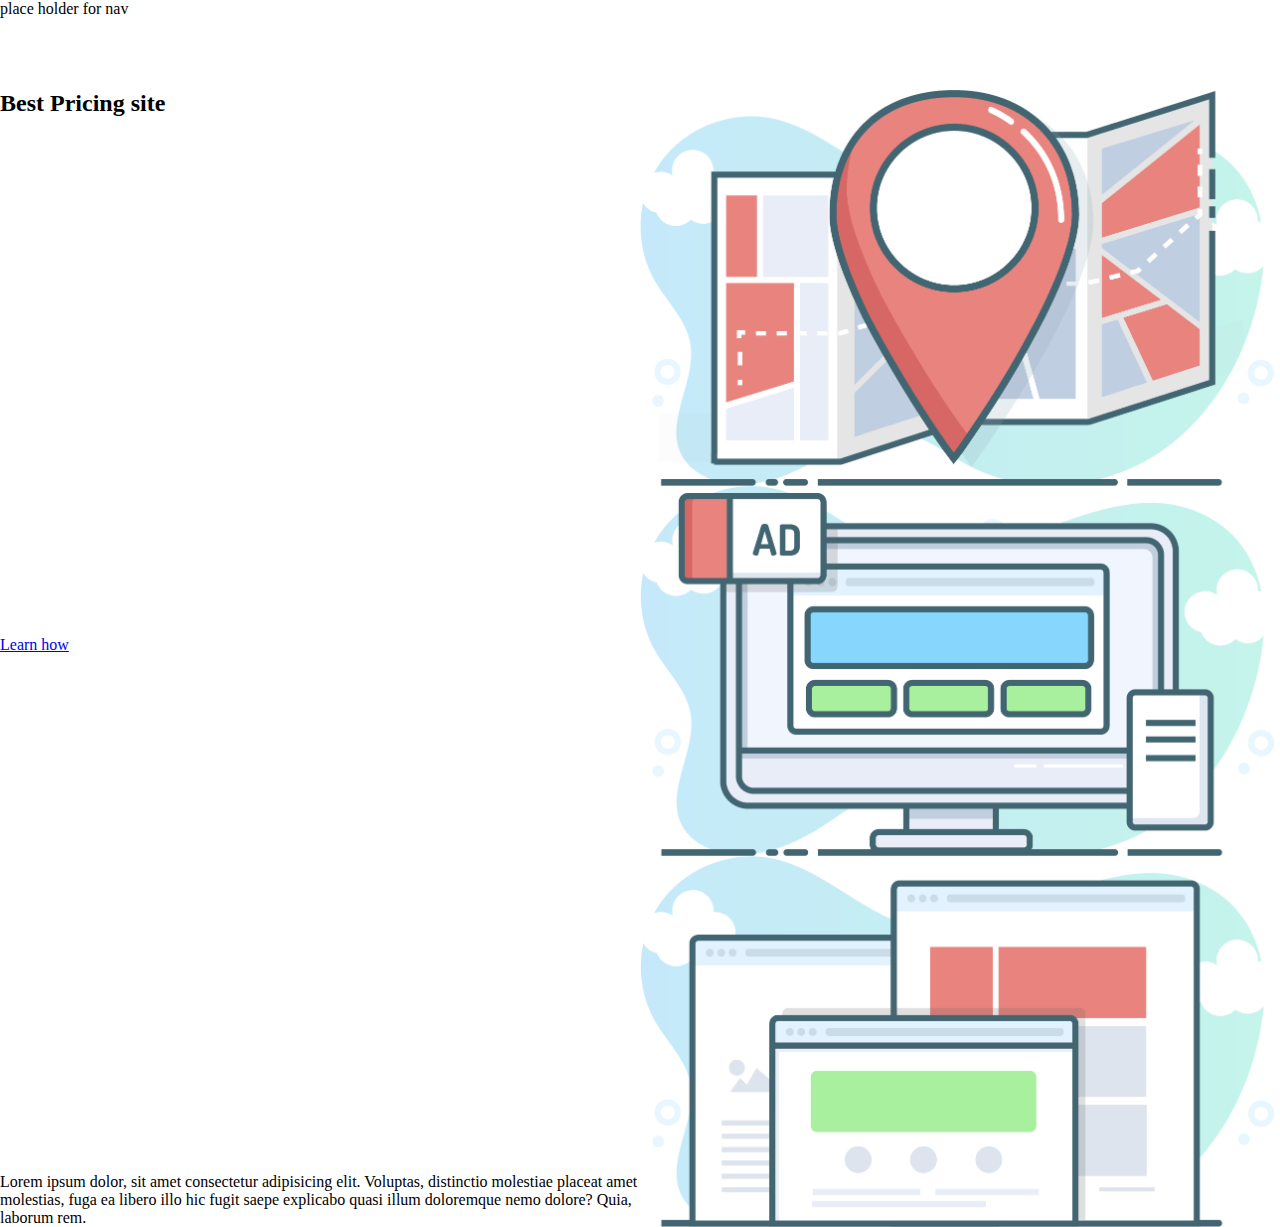
==== about/about.html @ f8ac13b6 "adding about and photo page" ====
<!DOCTYPE html>
<html lang="en">
<head>
    <meta charset="UTF-8">
    <meta name="viewport" content="width=device-width, initial-scale=1.0">
    <link
        href="https://fonts.googleapis.com/css2?family=Domine:wght@400;700&family=Roboto:ital,wght@0,300;0,400;1,300;1,400&display=swap"
        rel="stylesheet">
    <link rel="stylesheet" href="../styles/about.css">
    <title>About</title>
</head>
<body>
<header class="main">
    place holder for nav
</header>
<section class="card">
    <div class="card__body">
        <h2 class="card__title">Best Pricing site</h2>
        <div class="card__action"><a href="projects.html" class="button">Learn how</a></div>
        <p class="card__copy">Lorem ipsum dolor, sit amet consectetur adipisicing elit. Voluptas, distinctio molestiae
            placeat amet molestias, fuga ea libero illo hic fugit saepe explicabo quasi illum doloremque nemo dolore?
            Quia, laborum rem.</p>
    </div>
    <figure class="card__figure">
        <img src="./asset/Asset 13.png" alt="header-photo" class="card__image">
        <img src="./asset/Asset 17.png" alt="header-photo" class="card__image">
        <img src="./asset/Asset 20.png" alt="header-photo" class="card__image">
    </figure>
</section>
<section class="stack stack--horizontal">
    <div Class="stack__card"></div>
    <div Class="stack__card"></div>
    <div Class="stack__card"></div>
</section>
<footer>

</footer>
</body>
</html>
---- styles/about.css ----
:root {
    --body-text-color: #212529;
    --title-main-color: #114B5F;
    --title-second-color: #028090;
    --section-bk-color: #E4FDE1;
    --key-element-color: #F45B69;
}

* {
    margin: 0;
    padding: 0;
    box-sizing: border-box;
}

.main{
    height: 10vh;
}

/* ----- Card section ----- */

.card {
  display: flex;

}

.card__figure {
  max-width: 50%;
  margin: 0;
}

.card__image {
  max-width: 100%;
  display: block;
  border-radius: 3px;
}

.card__body {
  width: 50%;
  display: flex;
  flex-direction: column;
  justify-content: space-between;
}
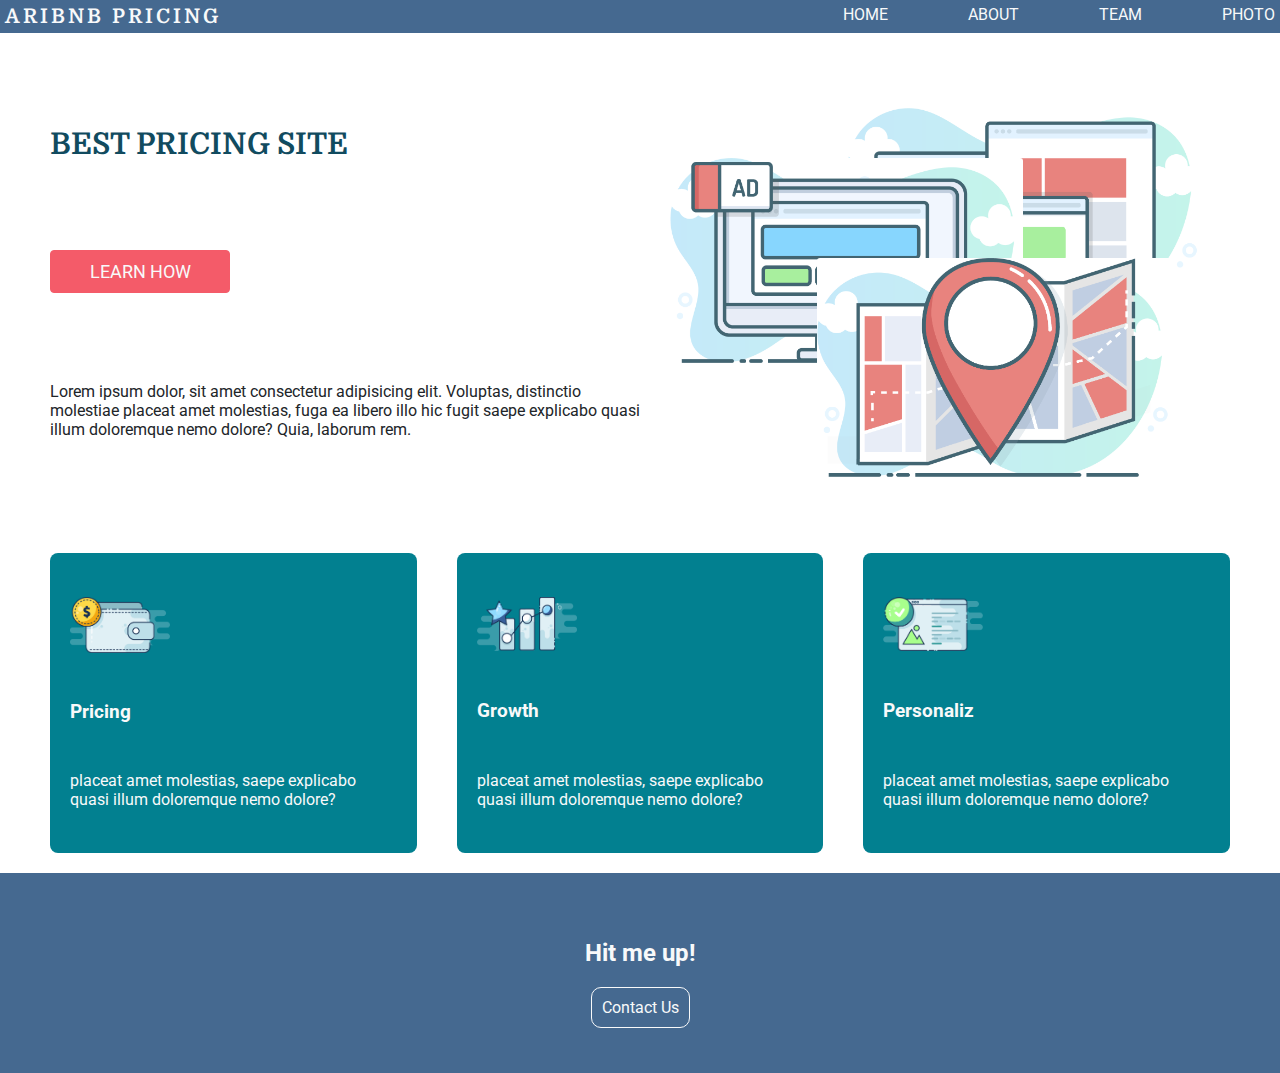
==== commit 01018573: "styling about page" ====
--- a/about/about.html
+++ b/about/about.html
@@ -11,7 +11,15 @@
 </head>
 <body>
 <header class="main">
-    place holder for nav
+    <h1 class="main__title">Aribnb Pricing</h1>
+    <nav class="main-nav">
+        <ul class="main-nav__list">
+            <li class="main-nav__item"><a class="main-nav__link" href="#">Home</a></li>
+            <li class="main-nav__item"><a class="main-nav__link" href="about.html">About</a></li>
+            <li class="main-nav__item"><a class="main-nav__link" href="team.html">Team</a></li>
+            <li class="main-nav__item"><a class="main-nav__link" href="photo.html">Photo</a></li>
+        </ul>
+    </nav>
 </header>
 <section class="card">
     <div class="card__body">
@@ -22,18 +30,34 @@
             Quia, laborum rem.</p>
     </div>
     <figure class="card__figure">
-        <img src="./asset/Asset 13.png" alt="header-photo" class="card__image">
-        <img src="./asset/Asset 17.png" alt="header-photo" class="card__image">
-        <img src="./asset/Asset 20.png" alt="header-photo" class="card__image">
+        <img src="./asset/Asset 13.png" alt="header-photo" class="card__image card__image__1">
+        <img src="./asset/Asset 17.png" alt="header-photo" class="card__image card__image__2">
+        <img src="./asset/Asset 20.png" alt="header-photo" class="card__image card__image__3">
     </figure>
 </section>
 <section class="stack stack--horizontal">
-    <div Class="stack__card"></div>
-    <div Class="stack__card"></div>
-    <div Class="stack__card"></div>
+    <div Class="stack__card stack__card__1">
+        <img src="./asset/Asset 9@2x.png" alt="card1-image" class="stack__card__image">
+        <h3 class="stack__card__title">Pricing</h3>
+        <p class="stack__card__body">placeat amet molestias, saepe explicabo quasi illum doloremque nemo dolore?</p>
+    </div>
+    <div Class="stack__card stack__card__2">
+        <img src="./asset/Asset 8@2x.png" alt="card1-image" class="stack__card__image">
+        <h3 class="stack__card__title">Growth</h3>
+        <p class="stack__card__body">placeat amet molestias, saepe explicabo quasi illum doloremque nemo dolore?</p>
+
+    </div>
+    <div Class="stack__card stack__card__3">
+        <img src="./asset/Asset 6@2x.png" alt="card1-image" class="stack__card__image">
+        <h3 class="stack__card__title">Personaliz</h3>
+        <p class="stack__card__body">placeat amet molestias, saepe explicabo quasi illum doloremque nemo dolore?</p>
+    </div>
 </section>
-<footer>
-
+<footer class="footer">
+    <div class="footer__container">
+    <h2 class="footer__title">Hit me up!</h2>
+    <a href="./contact.html" class="footer__link">Contact Us</a>
+    </div>
 </footer>
 </body>
 </html>--- a/styles/about.css
+++ b/styles/about.css
@@ -5,40 +5,181 @@
     --title-second-color: #028090;
     --section-bk-color: #E4FDE1;
     --key-element-color: #F45B69;
+    --nav-bk-color: #456990;
+    --btn-text-color: #f8f9fa;
 }
+
+/* ----- reset ----- */
 
 * {
     margin: 0;
     padding: 0;
     box-sizing: border-box;
+    
 }
 
-.main{
-    height: 10vh;
+html{
+    font-size: 62.5%;
+    font-family: 'Roboto', sans-serif;
+}
+
+body{
+
+    font-size: 1.6rem;
+    margin: 0 auto;
+    color: var(--body-text-color);
+    
+}
+
+/* ----- Nav section ----- */
+
+.main {
+  font-size: 1.6rem;
+  background-color: var(--nav-bk-color);
+  display: block;
+  padding: 0.5rem;
+  display:flex;
+  justify-content: space-between;
+  text-transform: uppercase;
+}
+
+.main__title {
+  color: var(--btn-text-color);
+  font-family: 'Domine', sans-serif;
+  font-size: 2rem;
+  letter-spacing: 0.3rem;
+  
+}
+
+.main-nav__list {
+  list-style: none;
+  display: flex;
+  align-items: center;
+  justify-content: center;
+}
+
+.main-nav__link {
+  text-decoration: none;
+  color: #f8f9faff;
+  margin-left: 8rem;
+  
 }
 
 /* ----- Card section ----- */
 
 .card {
-  display: flex;
+    font-size: 1.6rem;
+    display: flex;
+    height: 50rem;
+    margin: auto 5rem;
 
 }
 
+.card__body {
+    width: 50%;
+    display: flex;
+    flex-direction: column;
+    justify-content: space-around;
+    padding: 5rem 0;
+}
+
+.card__title{
+    font-size: 3rem;
+    text-transform: uppercase;
+    font-family: 'Domine', sans-serif;
+    font-weight: 700;
+    color: var(--title-main-color)
+}
+
 .card__figure {
-  max-width: 50%;
-  margin: 0;
+    position: relative;
+    min-width: 50%;
 }
 
 .card__image {
-  max-width: 100%;
-  display: block;
-  border-radius: 3px;
+    max-width: 60%;
+    display: block;
+    border-radius: 3px;
+    position: absolute;
 }
 
-.card__body {
-  width: 50%;
-  display: flex;
-  flex-direction: column;
-  justify-content: space-between;
+.card__image__1 {top: 45%; left: 30%; z-index: 18; }
+.card__image__2 {top: 25%; left: 5%; z-index: 15; }
+.card__image__3 {top: 15%; left: 35%; z-index: 10; }
+
+
+
+/* ----- Features section ----- */
+
+.stack {
+    display: flex;
+    justify-content: space-between;
+    margin: auto 3rem;
 }
 
+.stack__card {
+    min-width: 25%;
+    height: 30rem;
+    margin: 2rem;
+    padding: 2rem;
+    border-radius: 8px;
+    color: var(--btn-text-color);
+    display: flex;
+    flex-direction: column;
+    justify-content: space-around;
+}
+
+.stack__card__1 {background-color: var(--title-second-color);}
+.stack__card__2 {background-color: var(--title-second-color);}
+.stack__card__3 {background-color: var(--title-second-color);}
+
+.stack__card__image {
+    width: 100px;
+}
+
+/* ----- Footer section -----*/
+
+.footer {
+    background-color: var(--nav-bk-color);
+    color: var(--btn-text-color)
+}
+
+.footer__container {
+    height: 200px;
+    display: flex;
+    flex-direction: column;
+    justify-content: center;
+    align-items: center;
+}
+
+.footer__title {
+    padding: 2rem;
+}
+
+.footer__link {
+    text-decoration: none;
+    color: var(--btn-text-color);
+    border: 1px solid var(--btn-text-color);
+    padding: 1rem;
+    border-radius: 10px;
+}
+/* ----- btn ----- */
+
+.button{
+    display:inline-block;
+    text-decoration: none;
+    text-transform: uppercase;
+    font-size: 1.8rem;
+    border: 1px solid var(--key-element-color);
+    padding: 1rem 2rem;
+    width: 18rem;
+    border-radius: 4px;
+    color: var(--btn-text-color);
+    background-color: var(--key-element-color);
+    text-align: center;
+}
+
+.button--se{
+    background-color: var(--section-bk-color);
+}
+
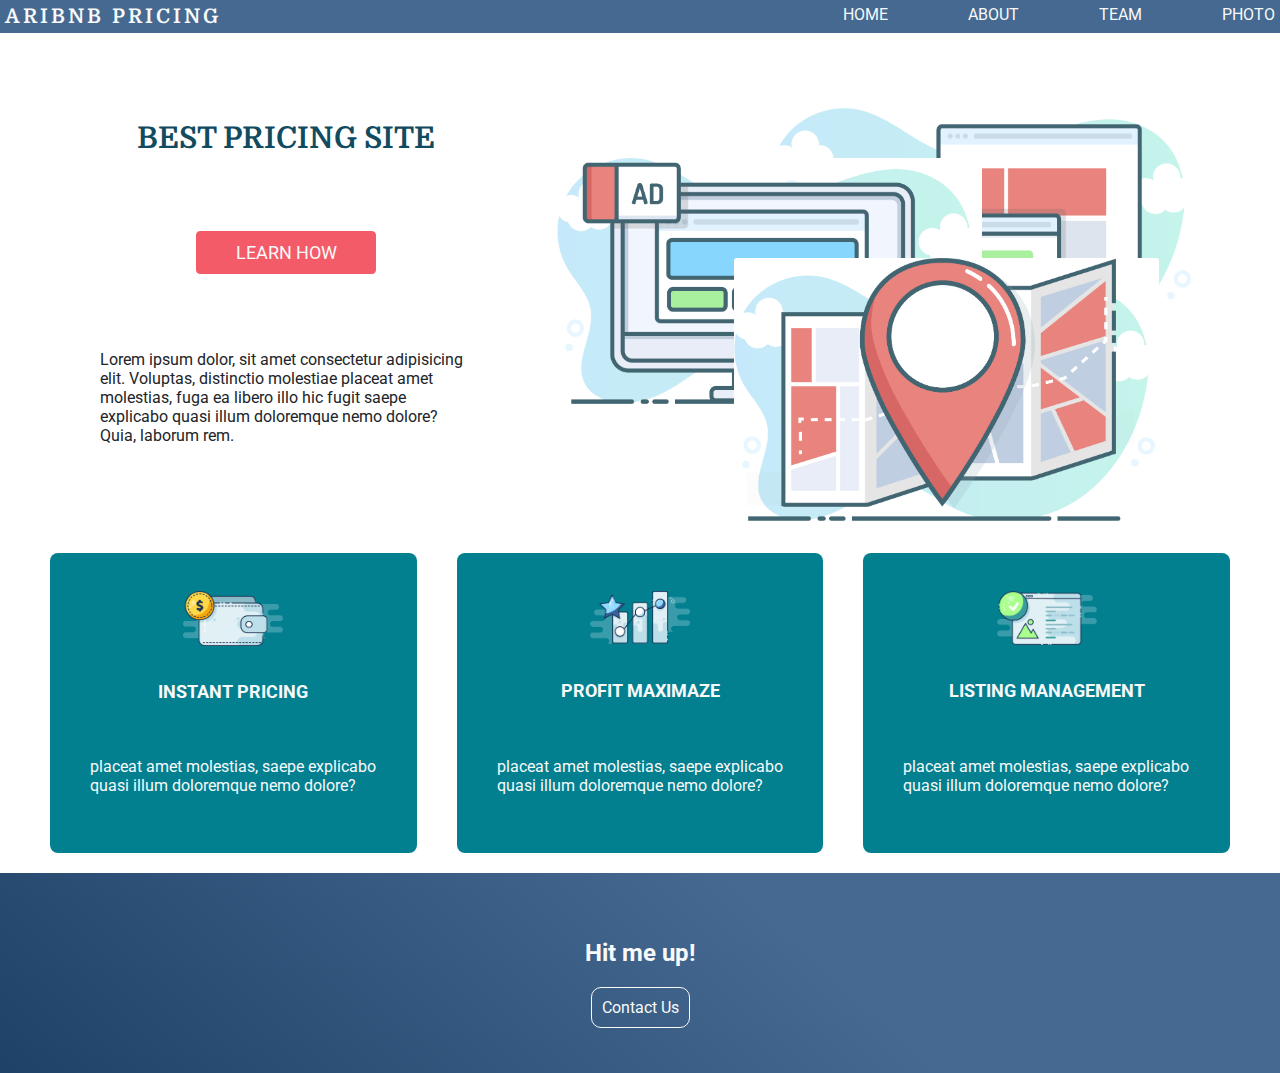
==== commit 51ed890b: "About page version wrap up" ====
--- a/about/about.html
+++ b/about/about.html
@@ -38,18 +38,18 @@
 <section class="stack stack--horizontal">
     <div Class="stack__card stack__card__1">
         <img src="./asset/Asset 9@2x.png" alt="card1-image" class="stack__card__image">
-        <h3 class="stack__card__title">Pricing</h3>
+        <h3 class="stack__card__title">Instant Pricing</h3>
         <p class="stack__card__body">placeat amet molestias, saepe explicabo quasi illum doloremque nemo dolore?</p>
     </div>
     <div Class="stack__card stack__card__2">
         <img src="./asset/Asset 8@2x.png" alt="card1-image" class="stack__card__image">
-        <h3 class="stack__card__title">Growth</h3>
+        <h3 class="stack__card__title">Profit Maximaze</h3>
         <p class="stack__card__body">placeat amet molestias, saepe explicabo quasi illum doloremque nemo dolore?</p>
 
     </div>
     <div Class="stack__card stack__card__3">
         <img src="./asset/Asset 6@2x.png" alt="card1-image" class="stack__card__image">
-        <h3 class="stack__card__title">Personaliz</h3>
+        <h3 class="stack__card__title">Listing Management</h3>
         <p class="stack__card__body">placeat amet molestias, saepe explicabo quasi illum doloremque nemo dolore?</p>
     </div>
 </section>
--- a/styles/about.css
+++ b/styles/about.css
@@ -15,7 +15,7 @@
     margin: 0;
     padding: 0;
     box-sizing: border-box;
-    
+    /* border: 1px solid gray; */
 }
 
 html{
@@ -76,7 +76,7 @@
 }
 
 .card__body {
-    width: 50%;
+    width: 40%;
     display: flex;
     flex-direction: column;
     justify-content: space-around;
@@ -88,12 +88,21 @@
     text-transform: uppercase;
     font-family: 'Domine', sans-serif;
     font-weight: 700;
-    color: var(--title-main-color)
+    color: var(--title-main-color);
+    text-align: center;
+}
+
+.card__action {
+    text-align: center;
+}
+
+.card__copy {
+    padding: 0 5rem;
 }
 
 .card__figure {
     position: relative;
-    min-width: 50%;
+    min-width: 60%;
 }
 
 .card__image {
@@ -127,6 +136,16 @@
     display: flex;
     flex-direction: column;
     justify-content: space-around;
+    align-items: center;
+}
+
+.stack__card__title {
+    font-size: 1.8rem;
+    text-transform: uppercase;
+}
+
+.stack__card__body {
+    padding: 2rem;
 }
 
 .stack__card__1 {background-color: var(--title-second-color);}
@@ -141,7 +160,8 @@
 
 .footer {
     background-color: var(--nav-bk-color);
-    color: var(--btn-text-color)
+    color: var(--btn-text-color);
+    background: linear-gradient(222deg, rgba(69,105,144,1) 37%, rgba(29,65,103,0.9962359943977591) 100%);
 }
 
 .footer__container {
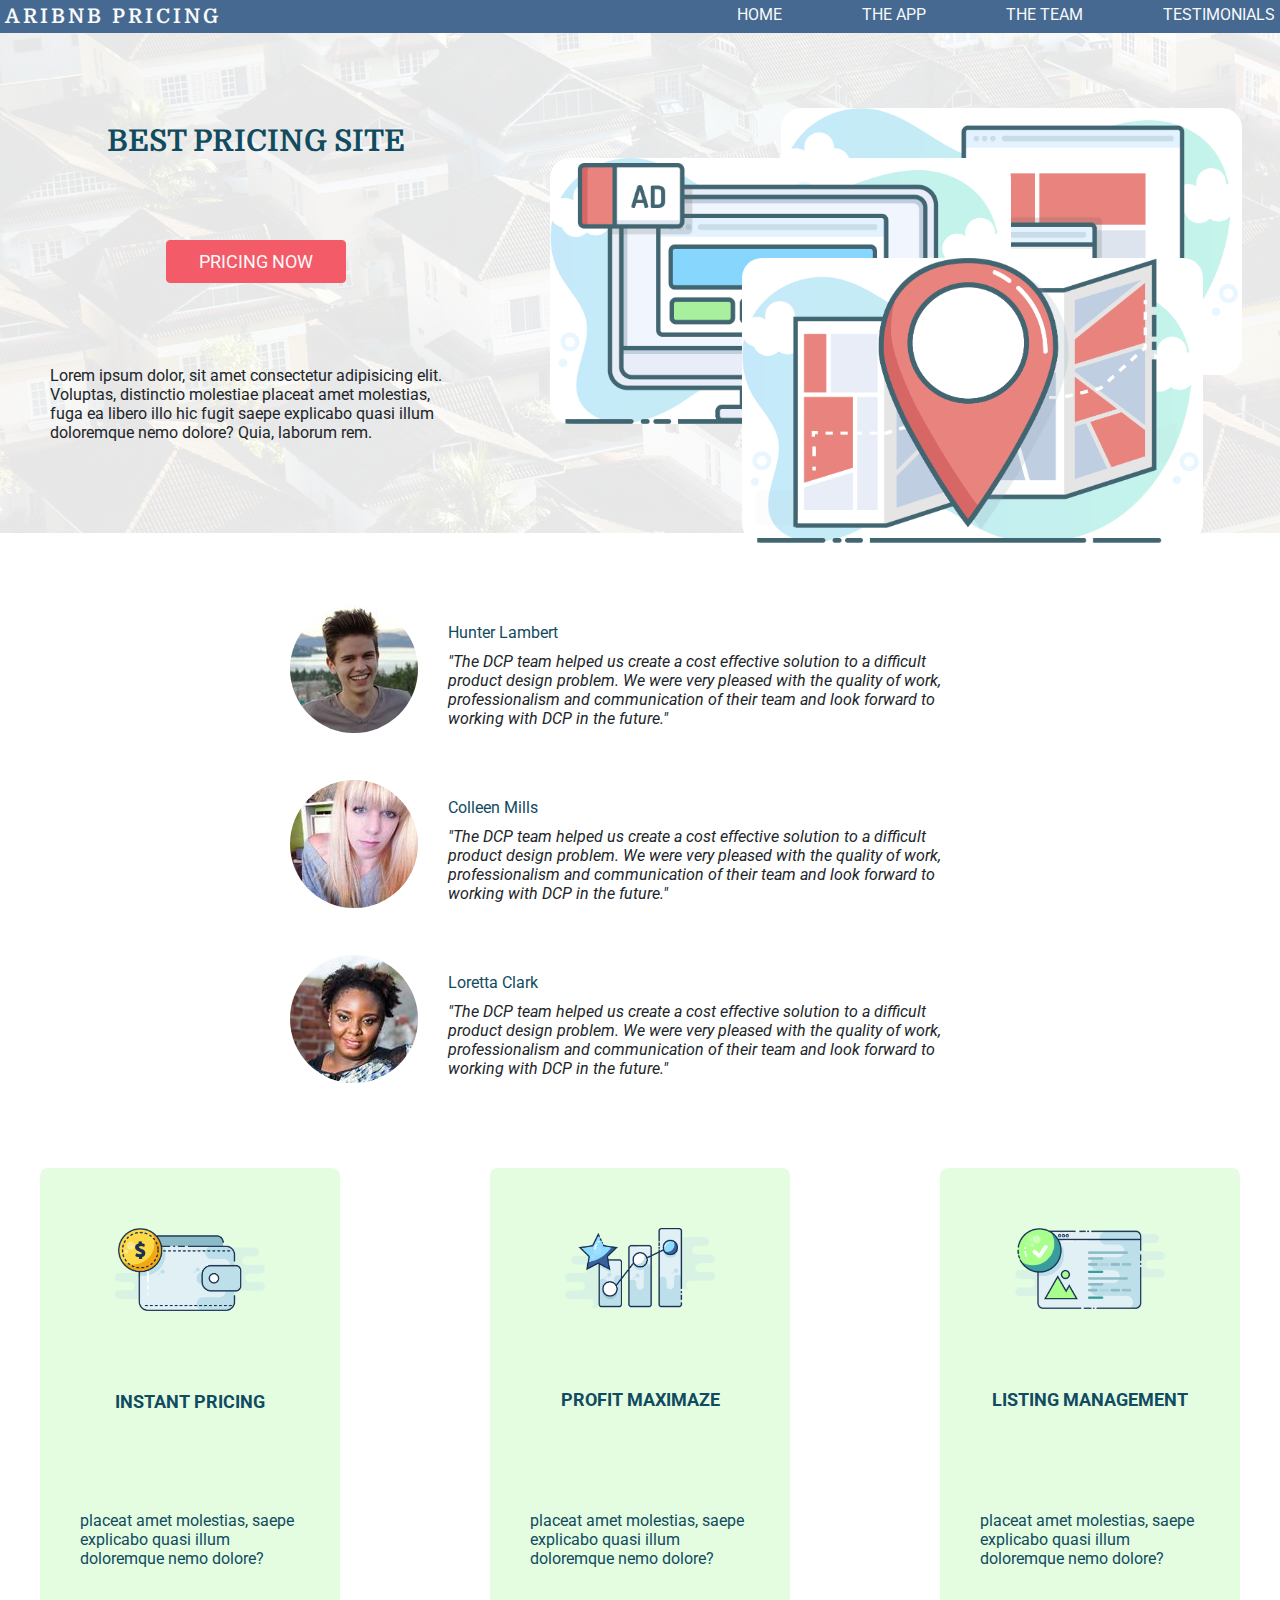
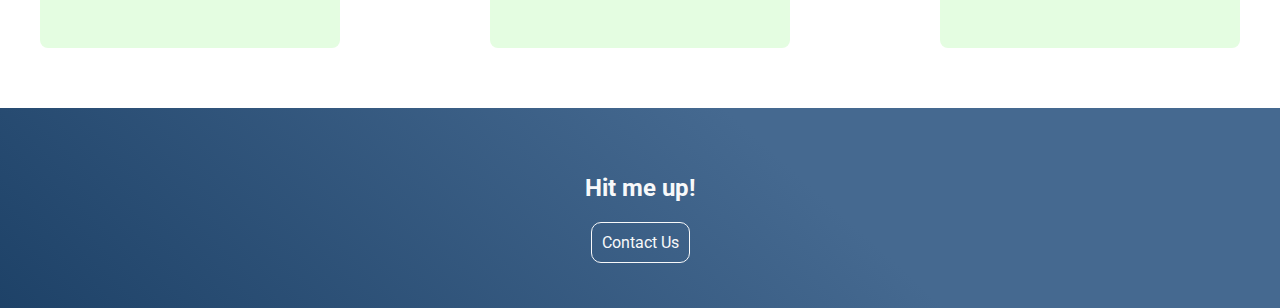
==== commit 267b6e7c: "adding testimonials" ====
--- a/about/about.html
+++ b/about/about.html
@@ -15,16 +15,16 @@
     <nav class="main-nav">
         <ul class="main-nav__list">
             <li class="main-nav__item"><a class="main-nav__link" href="#">Home</a></li>
-            <li class="main-nav__item"><a class="main-nav__link" href="about.html">About</a></li>
-            <li class="main-nav__item"><a class="main-nav__link" href="team.html">Team</a></li>
-            <li class="main-nav__item"><a class="main-nav__link" href="photo.html">Photo</a></li>
+            <li class="main-nav__item"><a class="main-nav__link" href="about.html">The app</a></li>
+            <li class="main-nav__item"><a class="main-nav__link" href="team.html">The Team</a></li>
+            <li class="main-nav__item"><a class="main-nav__link" href="photo.html">Testimonials</a></li>
         </ul>
     </nav>
 </header>
 <section class="card">
     <div class="card__body">
         <h2 class="card__title">Best Pricing site</h2>
-        <div class="card__action"><a href="projects.html" class="button">Learn how</a></div>
+        <div class="card__action"><a href="projects.html" class="button">Pricing now</a></div>
         <p class="card__copy">Lorem ipsum dolor, sit amet consectetur adipisicing elit. Voluptas, distinctio molestiae
             placeat amet molestias, fuga ea libero illo hic fugit saepe explicabo quasi illum doloremque nemo dolore?
             Quia, laborum rem.</p>
@@ -34,6 +34,39 @@
         <img src="./asset/Asset 17.png" alt="header-photo" class="card__image card__image__2">
         <img src="./asset/Asset 20.png" alt="header-photo" class="card__image card__image__3">
     </figure>
+</section>
+<section class="sidebar">
+    <div class="sidebar__user">
+        <aside><img src="./asset/user-1.jpg" alt="" class="sidebar__image"></aside>
+        <div class="sidebar__list">
+            <h4 class="sidebar__name">Hunter Lambert</h4>
+            <p class="sidebar__comment">"The DCP team helped us create a cost effective solution to a difficult product design problem. We were very pleased
+            with the quality of work, professionalism and communication of their team and look forward to working with DCP in the
+            future."</p>
+        </div> 
+    </div>
+<div class="sidebar__user">
+    <aside><img src="./asset/user-2.jpg" alt="" class="sidebar__image"></aside>
+    <div class="sidebar__list">
+        <h4 class="sidebar__name">Colleen Mills</h4>
+        <p class="sidebar__comment">"The DCP team helped us create a cost effective solution to a difficult product
+            design problem. We were very pleased
+            with the quality of work, professionalism and communication of their team and look forward to working with
+            DCP in the
+            future."</p>
+    </div>
+</div>
+<div class="sidebar__user">
+    <aside><img src="./asset/user-3.jpg" alt="" class="sidebar__image"></aside>
+    <div class="sidebar__list">
+        <h4 class="sidebar__name">Loretta Clark</h4>
+        <p class="sidebar__comment">"The DCP team helped us create a cost effective solution to a difficult product
+            design problem. We were very pleased
+            with the quality of work, professionalism and communication of their team and look forward to working with
+            DCP in the
+            future."</p>
+    </div>
+</div>
 </section>
 <section class="stack stack--horizontal">
     <div Class="stack__card stack__card__1">
--- a/styles/about.css
+++ b/styles/about.css
@@ -71,8 +71,7 @@
     font-size: 1.6rem;
     display: flex;
     height: 50rem;
-    margin: auto 5rem;
-
+    background-image: linear-gradient(rgba(255, 255, 255, 0.9), rgba(255, 255, 255, 0.9) ), url("../photo/Asset/card-bk.jpg");
 }
 
 .card__body {
@@ -108,7 +107,7 @@
 .card__image {
     max-width: 60%;
     display: block;
-    border-radius: 3px;
+    border-radius: 20px;
     position: absolute;
 }
 
@@ -123,20 +122,21 @@
 .stack {
     display: flex;
     justify-content: space-between;
-    margin: auto 3rem;
+    margin: 5rem 3rem;
 }
 
 .stack__card {
-    min-width: 25%;
-    height: 30rem;
-    margin: 2rem;
+    max-width: 30rem;
+    height: 48rem;
+    margin: 1rem;
     padding: 2rem;
     border-radius: 8px;
-    color: var(--btn-text-color);
+    color: var(--title-main-color);
     display: flex;
     flex-direction: column;
     justify-content: space-around;
     align-items: center;
+    background-color: var(--section-bk-color);
 }
 
 .stack__card__title {
@@ -148,12 +148,42 @@
     padding: 2rem;
 }
 
-.stack__card__1 {background-color: var(--title-second-color);}
-.stack__card__2 {background-color: var(--title-second-color);}
-.stack__card__3 {background-color: var(--title-second-color);}
-
 .stack__card__image {
-    width: 100px;
+    width: 150px;
+}
+
+/* ----- sidebar ----- */
+
+.sidebar{
+    margin-top: 5rem;
+    display:flex;
+    flex-direction: column;
+    align-items: center;
+}
+
+.sidebar__user {
+    display: flex;
+    align-items: center;
+    width: 70rem;
+}
+
+.sidebar__image {
+    border-radius: 100%;
+}
+
+.sidebar__list {
+    margin: 3rem;
+}
+
+.sidebar__name {
+    text-transform: capitalize;
+    color:var(--title-main-color);
+    font-weight: 400;
+    padding: 1rem 0;
+}
+
+.sidebar__comment {
+    font-style: italic;
 }
 
 /* ----- Footer section -----*/
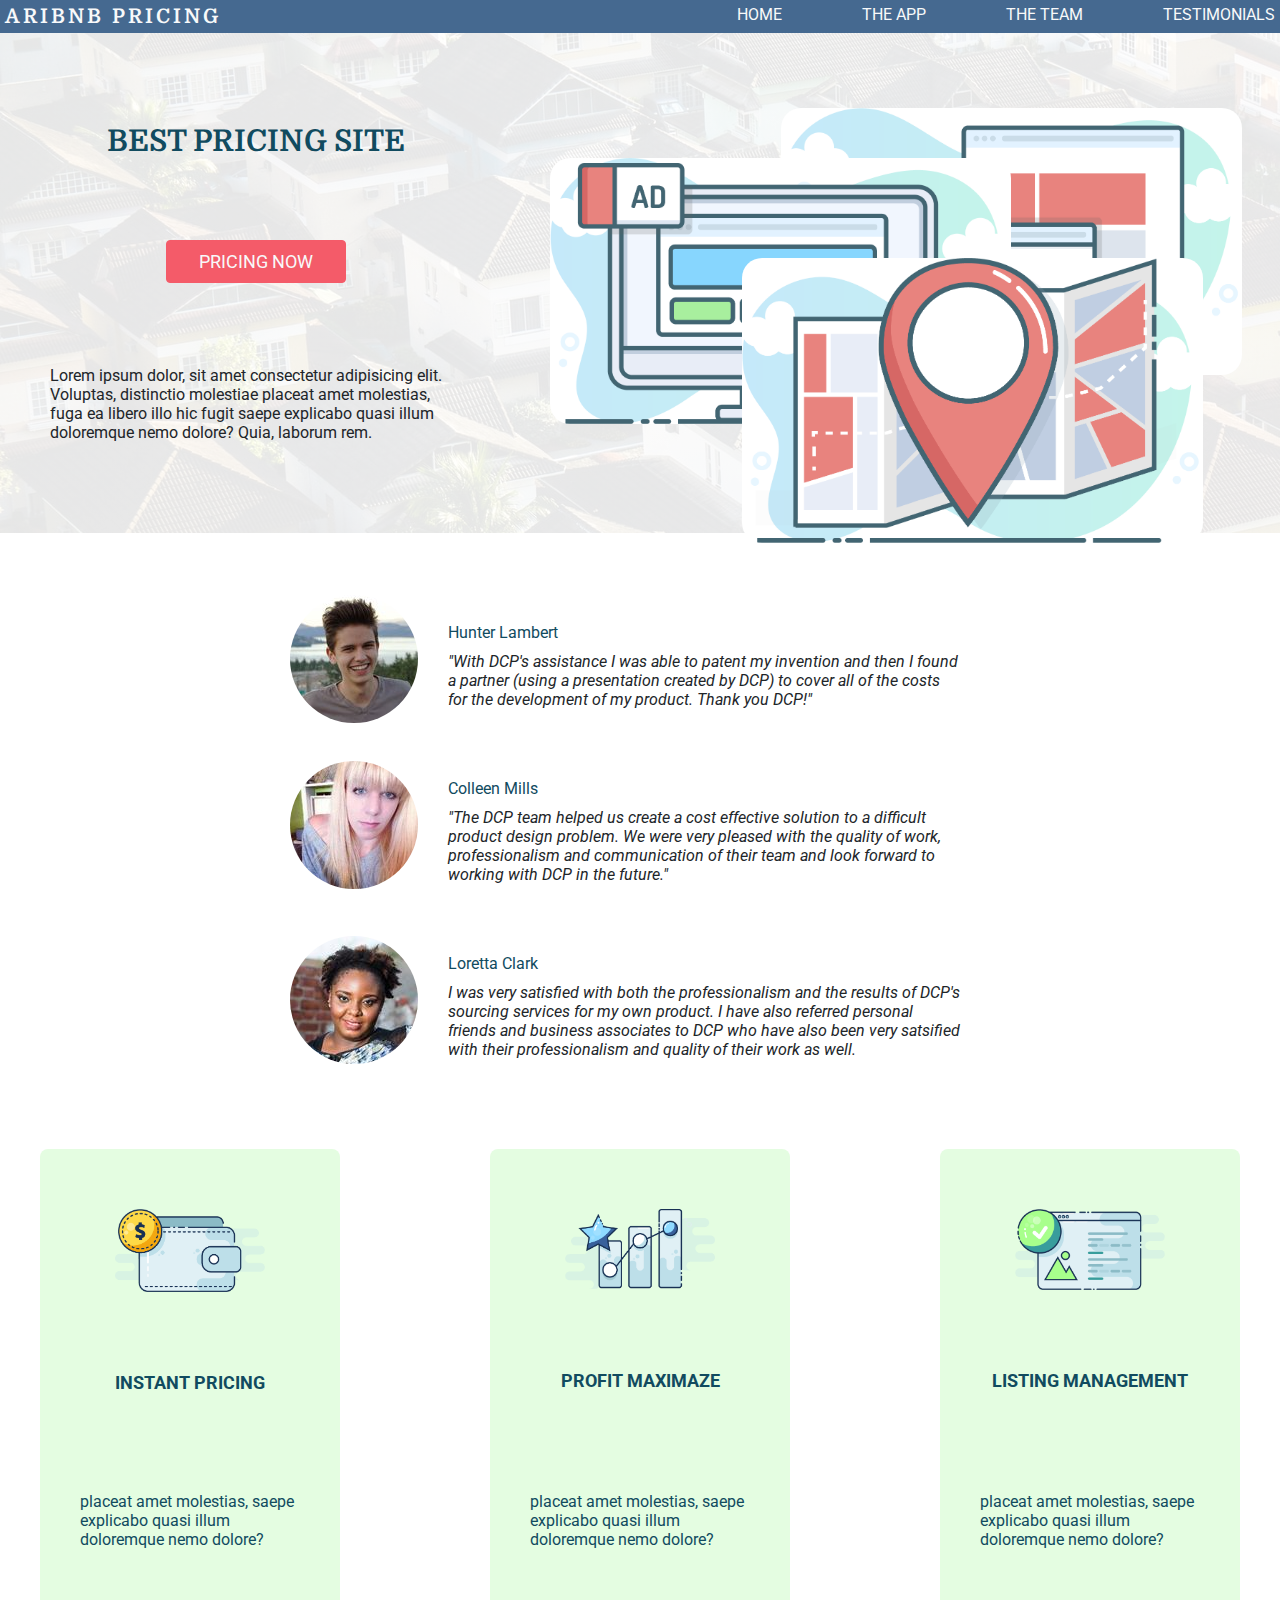
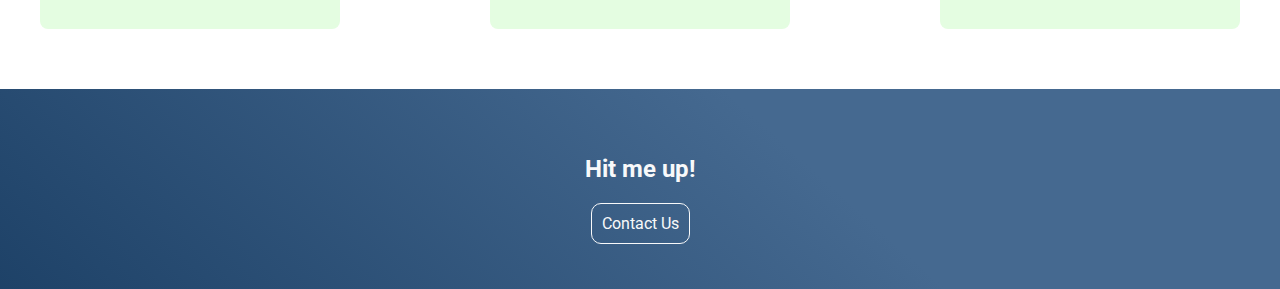
==== commit 5af9a756: "adding testimonials" ====
--- a/about/about.html
+++ b/about/about.html
@@ -40,9 +40,8 @@
         <aside><img src="./asset/user-1.jpg" alt="" class="sidebar__image"></aside>
         <div class="sidebar__list">
             <h4 class="sidebar__name">Hunter Lambert</h4>
-            <p class="sidebar__comment">"The DCP team helped us create a cost effective solution to a difficult product design problem. We were very pleased
-            with the quality of work, professionalism and communication of their team and look forward to working with DCP in the
-            future."</p>
+            <p class="sidebar__comment">"With DCP's assistance I was able to patent my invention and then I found a partner (using a presentation created by
+            DCP) to cover all of the costs for the development of my product. Thank you DCP!"</p>
         </div> 
     </div>
 <div class="sidebar__user">
@@ -60,11 +59,9 @@
     <aside><img src="./asset/user-3.jpg" alt="" class="sidebar__image"></aside>
     <div class="sidebar__list">
         <h4 class="sidebar__name">Loretta Clark</h4>
-        <p class="sidebar__comment">"The DCP team helped us create a cost effective solution to a difficult product
-            design problem. We were very pleased
-            with the quality of work, professionalism and communication of their team and look forward to working with
-            DCP in the
-            future."</p>
+        <p class="sidebar__comment">I was very satisfied with both the professionalism and the results of DCP's sourcing services for my own product. I have
+        also referred personal friends and business associates to DCP who have also been very satsified with their
+        professionalism and quality of their work as well.</p>
     </div>
 </div>
 </section>
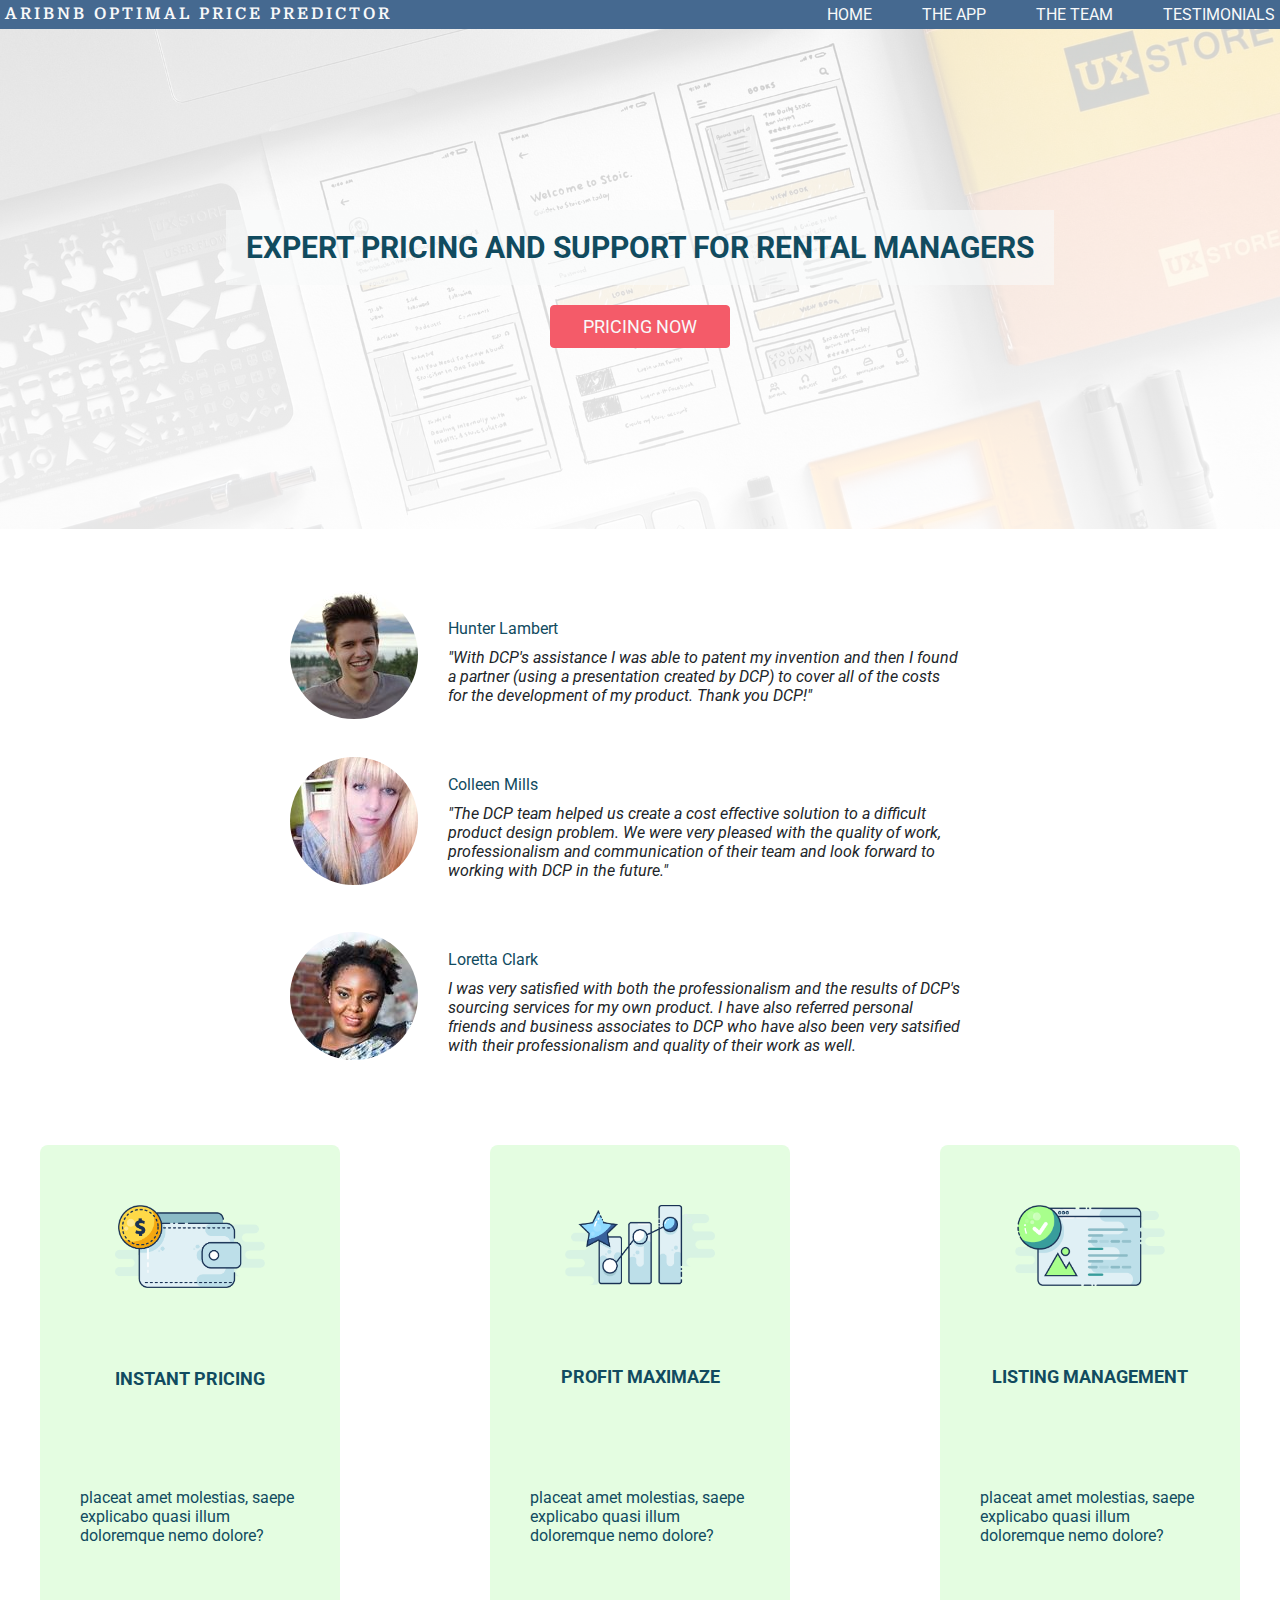
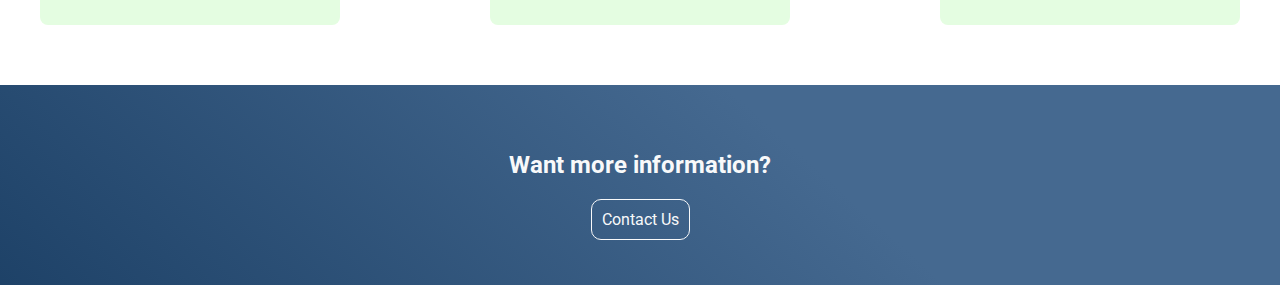
==== commit d4a50ecc: "layout adjustment" ====
--- a/about/about.html
+++ b/about/about.html
@@ -6,12 +6,13 @@
     <link
         href="https://fonts.googleapis.com/css2?family=Domine:wght@400;700&family=Roboto:ital,wght@0,300;0,400;1,300;1,400&display=swap"
         rel="stylesheet">
-    <link rel="stylesheet" href="../styles/about.css">
-    <title>About</title>
+        <link rel="stylesheet" href="../styles/about.css">
+        <link rel="stylesheet" href="../styles/photo.css">
+    <title>Testimonials</title>
 </head>
 <body>
 <header class="main">
-    <h1 class="main__title">Aribnb Pricing</h1>
+    <h1 class="main__title">Aribnb Optimal price predictor</h1>
     <nav class="main-nav">
         <ul class="main-nav__list">
             <li class="main-nav__item"><a class="main-nav__link" href="#">Home</a></li>
@@ -21,19 +22,9 @@
         </ul>
     </nav>
 </header>
-<section class="card">
-    <div class="card__body">
-        <h2 class="card__title">Best Pricing site</h2>
-        <div class="card__action"><a href="projects.html" class="button">Pricing now</a></div>
-        <p class="card__copy">Lorem ipsum dolor, sit amet consectetur adipisicing elit. Voluptas, distinctio molestiae
-            placeat amet molestias, fuga ea libero illo hic fugit saepe explicabo quasi illum doloremque nemo dolore?
-            Quia, laborum rem.</p>
-    </div>
-    <figure class="card__figure">
-        <img src="./asset/Asset 13.png" alt="header-photo" class="card__image card__image__1">
-        <img src="./asset/Asset 17.png" alt="header-photo" class="card__image card__image__2">
-        <img src="./asset/Asset 20.png" alt="header-photo" class="card__image card__image__3">
-    </figure>
+<section class="hero">
+    <h3 class="hero__title">Expert pricing and support for rental managers</h3>
+    <div class="card__action"><a href="projects.html" class="button">pricing now</a></div>
 </section>
 <section class="sidebar">
     <div class="sidebar__user">
@@ -85,7 +76,7 @@
 </section>
 <footer class="footer">
     <div class="footer__container">
-    <h2 class="footer__title">Hit me up!</h2>
+    <h2 class="footer__title">Want more information?</h2>
     <a href="./contact.html" class="footer__link">Contact Us</a>
     </div>
 </footer>
--- a/styles/about.css
+++ b/styles/about.css
@@ -46,7 +46,7 @@
 .main__title {
   color: var(--btn-text-color);
   font-family: 'Domine', sans-serif;
-  font-size: 2rem;
+  font-size: 1.6rem;
   letter-spacing: 0.3rem;
   
 }
@@ -61,7 +61,7 @@
 .main-nav__link {
   text-decoration: none;
   color: #f8f9faff;
-  margin-left: 8rem;
+  margin-left: 5rem;
   
 }
 
@@ -97,6 +97,8 @@
 
 .card__copy {
     padding: 0 5rem;
+    text-align: justify;
+    line-height: 2rem;
 }
 
 .card__figure {
--- a/styles/photo.css
+++ b/styles/photo.css
@@ -0,0 +1,58 @@
+
+:root {
+    --body-text-color: #212529;
+    --title-main-color: #114B5F;
+    --title-second-color: #028090;
+    --section-bk-color: #E4FDE1;
+    --key-element-color: #F45B69;
+    --nav-bk-color: #456990;
+    --btn-text-color: #f8f9fa;
+}
+
+
+/* ----- Nav section ----- */
+
+
+.hero {
+    height: 50rem;
+    background-size: cover;
+    background-position: center;
+    background-image: linear-gradient(rgba(255, 255, 255, 0.8), rgba(255, 255, 255, 0.9) ), url("../photo/Asset/hero-bk.jpg");
+    position: relative;
+    display:flex;
+    justify-content: center;
+    align-items: center;
+    flex-direction: column;
+}
+
+.hero__title{
+    font-size: 3rem;
+    color: var(--title-main-color);
+    padding: 2rem;
+    background-color: #f8f9fa94;
+    text-transform: uppercase;
+    margin-bottom: 2rem;
+}
+
+.gallery {
+    margin: 3rem;
+}
+
+.gallery__container {
+    display: flex;
+    flex-wrap: wrap;
+    justify-content: space-evenly;
+}
+
+.gallery__image {
+    width: 300px;
+    height: 300px;
+    object-fit: cover;
+    border-radius: 5px;
+    margin: 1rem;
+    opacity: 90%;
+}
+
+.gallery__image:hover {
+    opacity: 100%;
+}
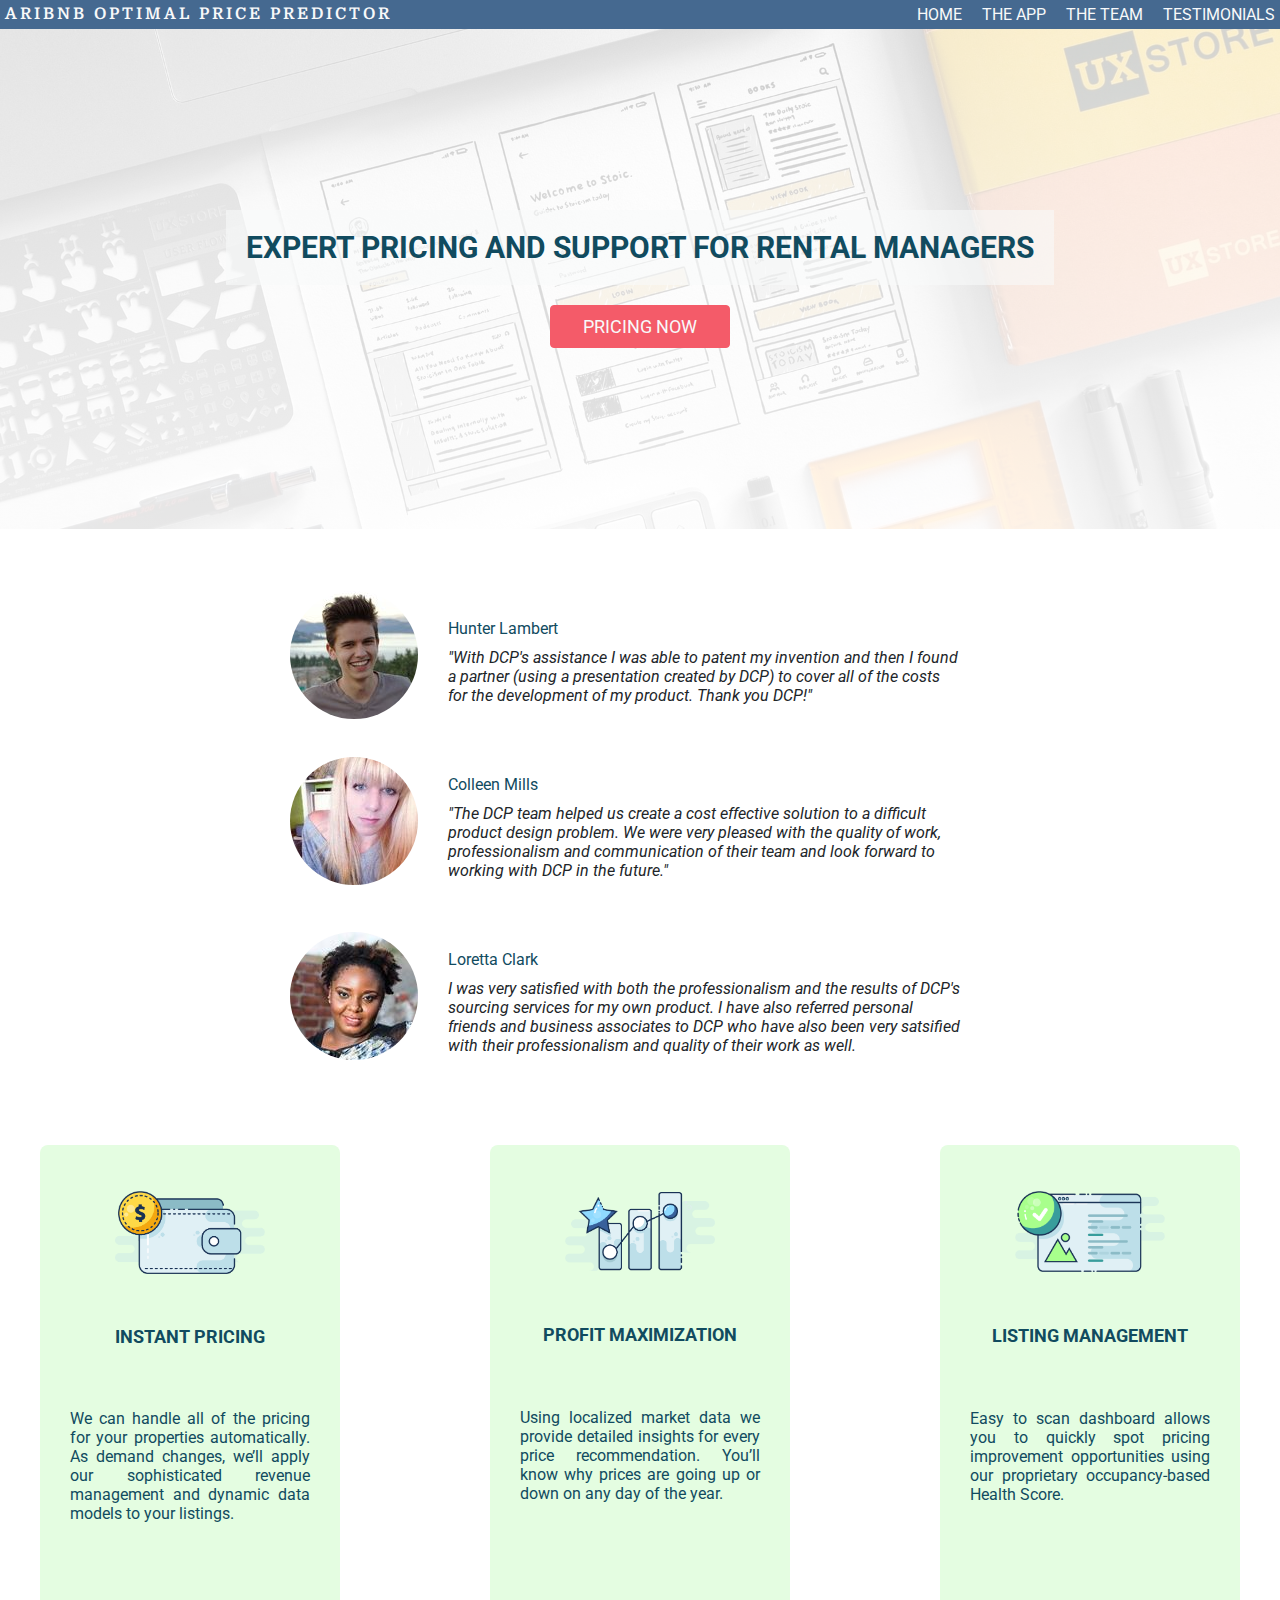
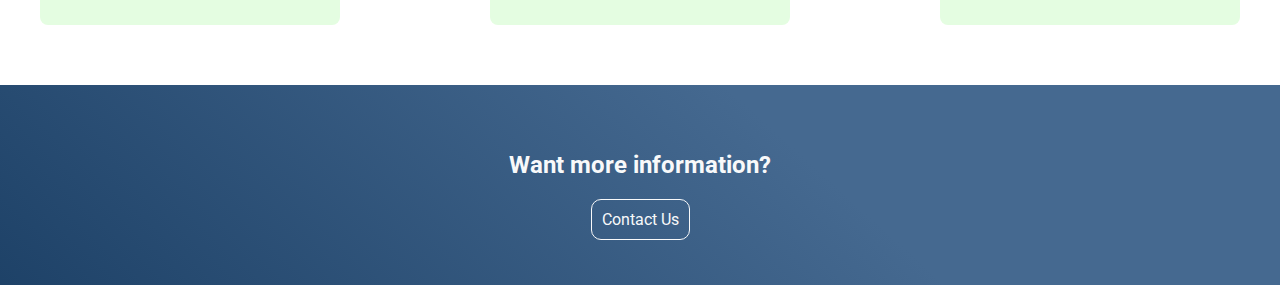
==== commit fe589973: "replace links" ====
--- a/about/about.html
+++ b/about/about.html
@@ -15,16 +15,16 @@
     <h1 class="main__title">Aribnb Optimal price predictor</h1>
     <nav class="main-nav">
         <ul class="main-nav__list">
-            <li class="main-nav__item"><a class="main-nav__link" href="#">Home</a></li>
-            <li class="main-nav__item"><a class="main-nav__link" href="about.html">The app</a></li>
-            <li class="main-nav__item"><a class="main-nav__link" href="team.html">The Team</a></li>
-            <li class="main-nav__item"><a class="main-nav__link" href="photo.html">Testimonials</a></li>
+            <li class="main-nav__item"><a class="main-nav__link" href="../index.html">Home</a></li>
+            <li class="main-nav__item"><a class="main-nav__link" href="../photo/photo.html">The app</a></li>
+            <li class="main-nav__item"><a class="main-nav__link" href="../team/team.html">The Team</a></li>
+            <li class="main-nav__item"><a class="main-nav__link" href="../about/about.html">Testimonials</a></li>
         </ul>
     </nav>
 </header>
 <section class="hero">
     <h3 class="hero__title">Expert pricing and support for rental managers</h3>
-    <div class="card__action"><a href="projects.html" class="button">pricing now</a></div>
+    <div class="card__action"><a href="https://front.airbnb-op.vercel.app/sign-up" class="button">pricing now</a></div>
 </section>
 <section class="sidebar">
     <div class="sidebar__user">
@@ -60,24 +60,27 @@
     <div Class="stack__card stack__card__1">
         <img src="./asset/Asset 9@2x.png" alt="card1-image" class="stack__card__image">
         <h3 class="stack__card__title">Instant Pricing</h3>
-        <p class="stack__card__body">placeat amet molestias, saepe explicabo quasi illum doloremque nemo dolore?</p>
+        <p class="stack__card__body">We can handle all of the pricing for your properties automatically. As demand changes, we’ll apply our sophisticated
+        revenue management and dynamic data models to your listings.</p>
     </div>
     <div Class="stack__card stack__card__2">
         <img src="./asset/Asset 8@2x.png" alt="card1-image" class="stack__card__image">
-        <h3 class="stack__card__title">Profit Maximaze</h3>
-        <p class="stack__card__body">placeat amet molestias, saepe explicabo quasi illum doloremque nemo dolore?</p>
+        <h3 class="stack__card__title">Profit Maximization</h3>
+        <p class="stack__card__body">Using localized market data we provide detailed insights for every price recommendation. You’ll know why prices are
+        going up or down on any day of the year.</p>
 
     </div>
     <div Class="stack__card stack__card__3">
         <img src="./asset/Asset 6@2x.png" alt="card1-image" class="stack__card__image">
         <h3 class="stack__card__title">Listing Management</h3>
-        <p class="stack__card__body">placeat amet molestias, saepe explicabo quasi illum doloremque nemo dolore?</p>
+        <p class="stack__card__body">Easy to scan dashboard allows you to quickly spot pricing improvement opportunities using our proprietary
+        occupancy-based Health Score.</p>
     </div>
 </section>
 <footer class="footer">
     <div class="footer__container">
     <h2 class="footer__title">Want more information?</h2>
-    <a href="./contact.html" class="footer__link">Contact Us</a>
+    <a href="../contact/contact.html" class="footer__link">Contact Us</a>
     </div>
 </footer>
 </body>
--- a/styles/about.css
+++ b/styles/about.css
@@ -61,62 +61,68 @@
 .main-nav__link {
   text-decoration: none;
   color: #f8f9faff;
-  margin-left: 5rem;
-  
-}
-
-/* ----- Card section ----- */
-
-.card {
-    font-size: 1.6rem;
-    display: flex;
+  padding:2rem;
+}
+.main-nav__link:last-child {
+    padding-right: 0;
+}
+
+/* ----- hero ----- */
+
+.hero {
     height: 50rem;
-    background-image: linear-gradient(rgba(255, 255, 255, 0.9), rgba(255, 255, 255, 0.9) ), url("../photo/Asset/card-bk.jpg");
-}
-
-.card__body {
-    width: 40%;
-    display: flex;
-    flex-direction: column;
-    justify-content: space-around;
-    padding: 5rem 0;
-}
-
-.card__title{
+    background-size: cover;
+    background-position: center;
+    background-image: linear-gradient(rgba(255, 255, 255, 0.8), rgba(255, 255, 255, 0.9) ), url("../photo/Asset/hero-bk.jpg");
+    position: relative;
+    display:flex;
+    justify-content: center;
+    align-items: center;
+    flex-direction: column;
+}
+
+.hero__title{
     font-size: 3rem;
+    color: var(--title-main-color);
+    padding: 2rem;
+    background-color: #f8f9fa94;
     text-transform: uppercase;
-    font-family: 'Domine', sans-serif;
-    font-weight: 700;
-    color: var(--title-main-color);
-    text-align: center;
-}
-
-.card__action {
-    text-align: center;
-}
-
-.card__copy {
-    padding: 0 5rem;
-    text-align: justify;
-    line-height: 2rem;
-}
-
-.card__figure {
-    position: relative;
-    min-width: 60%;
-}
-
-.card__image {
-    max-width: 60%;
-    display: block;
-    border-radius: 20px;
-    position: absolute;
-}
-
-.card__image__1 {top: 45%; left: 30%; z-index: 18; }
-.card__image__2 {top: 25%; left: 5%; z-index: 15; }
-.card__image__3 {top: 15%; left: 35%; z-index: 10; }
-
+    margin-bottom: 2rem;
+}
+
+/* ----- sidebar ----- */
+
+.sidebar{
+    margin-top: 5rem;
+    display:flex;
+    flex-direction: column;
+    align-items: center;
+}
+
+.sidebar__user {
+    display: flex;
+    align-items: center;
+    width: 70rem;
+}
+
+.sidebar__image {
+    border-radius: 100%;
+}
+
+.sidebar__list {
+    margin: 3rem;
+}
+
+.sidebar__name {
+    text-transform: capitalize;
+    color:var(--title-main-color);
+    font-weight: 400;
+    padding: 1rem 0;
+}
+
+.sidebar__comment {
+    font-style: italic;
+}
 
 
 /* ----- Features section ----- */
@@ -147,46 +153,16 @@
 }
 
 .stack__card__body {
-    padding: 2rem;
+    padding: 1rem;
+    text-align: justify;
+    height: 18rem;
 }
 
 .stack__card__image {
     width: 150px;
 }
 
-/* ----- sidebar ----- */
-
-.sidebar{
-    margin-top: 5rem;
-    display:flex;
-    flex-direction: column;
-    align-items: center;
-}
-
-.sidebar__user {
-    display: flex;
-    align-items: center;
-    width: 70rem;
-}
-
-.sidebar__image {
-    border-radius: 100%;
-}
-
-.sidebar__list {
-    margin: 3rem;
-}
-
-.sidebar__name {
-    text-transform: capitalize;
-    color:var(--title-main-color);
-    font-weight: 400;
-    padding: 1rem 0;
-}
-
-.sidebar__comment {
-    font-style: italic;
-}
+
 
 /* ----- Footer section -----*/
 
@@ -235,3 +211,47 @@
     background-color: var(--section-bk-color);
 }
 
+/* ----- Media query ----- */
+
+@media(max-width:800px) {
+
+    .main {
+        flex-direction: column;
+        justify-content: center;
+        align-items: center;
+    }
+
+    .main__title{
+        margin: 2rem 0;
+    }
+
+    .main-nav__list {
+        flex-direction: column;
+    }
+
+    .main-nav__item {
+        padding: 2rem 0;
+    }
+}
+
+@media(max-width:500px) {
+
+
+
+    .sidebar__user {
+        width: 40rem;
+        flex-direction: column;
+    }
+
+    .sidebar__name {
+        text-align: center;
+    }
+
+    .stack {
+        flex-direction: column;
+    }
+
+    .stack__card {
+        max-width: 40rem;
+    }
+}--- a/styles/photo.css
+++ b/styles/photo.css
@@ -9,30 +9,58 @@
     --btn-text-color: #f8f9fa;
 }
 
+/* ----- Card section ----- */
 
-/* ----- Nav section ----- */
-
-
-.hero {
+.card {
+    font-size: 1.6rem;
+    display: flex;
     height: 50rem;
-    background-size: cover;
-    background-position: center;
-    background-image: linear-gradient(rgba(255, 255, 255, 0.8), rgba(255, 255, 255, 0.9) ), url("../photo/Asset/hero-bk.jpg");
-    position: relative;
-    display:flex;
-    justify-content: center;
-    align-items: center;
-    flex-direction: column;
+    background-image: linear-gradient(rgba(255, 255, 255, 0.9), rgba(255, 255, 255, 0.9) ), url("../photo/Asset/card-bk.jpg");
 }
 
-.hero__title{
+.card__body {
+    width: 40%;
+    display: flex;
+    flex-direction: column;
+    justify-content: space-around;
+    padding: 5rem 0;
+}
+
+.card__title{
     font-size: 3rem;
+    text-transform: uppercase;
+    font-family: 'Domine', sans-serif;
+    font-weight: 700;
     color: var(--title-main-color);
-    padding: 2rem;
-    background-color: #f8f9fa94;
-    text-transform: uppercase;
-    margin-bottom: 2rem;
+    text-align: center;
 }
+
+.card__action {
+    text-align: center;
+}
+
+.card__copy {
+    padding: 0 5rem;
+    text-align: justify;
+    line-height: 2rem;
+}
+
+.card__figure {
+    position: relative;
+    min-width: 60%;
+}
+
+.card__image {
+    max-width: 60%;
+    display: block;
+    border-radius: 20px;
+    position: absolute;
+}
+
+.card__image__1 {top: 45%; left: 30%; z-index: 18; }
+.card__image__2 {top: 25%; left: 5%; z-index: 15; }
+.card__image__3 {top: 15%; left: 35%; z-index: 10; }
+
 
 .gallery {
     margin: 3rem;
@@ -56,3 +84,51 @@
 .gallery__image:hover {
     opacity: 100%;
 }
+
+/* ----- Media query ----- */
+
+@media(max-width:800px) {
+
+    .main {
+        flex-direction: column;
+        justify-content: center;
+        align-items: center;
+    }
+
+    .main__title{
+        margin: 2rem 0;
+    }
+
+    .main-nav__list {
+        flex-direction: column;
+    }
+
+    .main-nav__item {
+        padding: 2rem 0;
+    }
+}
+
+@media(max-width:500px) {
+
+    .card {
+        flex-direction: column;
+        height: 45rem;
+    }
+
+    .card__body{
+        width: 100%;
+        justify-content: space-evenly;
+        height: 45rem;
+
+    }
+
+    .card__figure {
+        display:none;
+    }
+
+    .card__image {
+        max-width: 50%;
+    }
+
+
+}